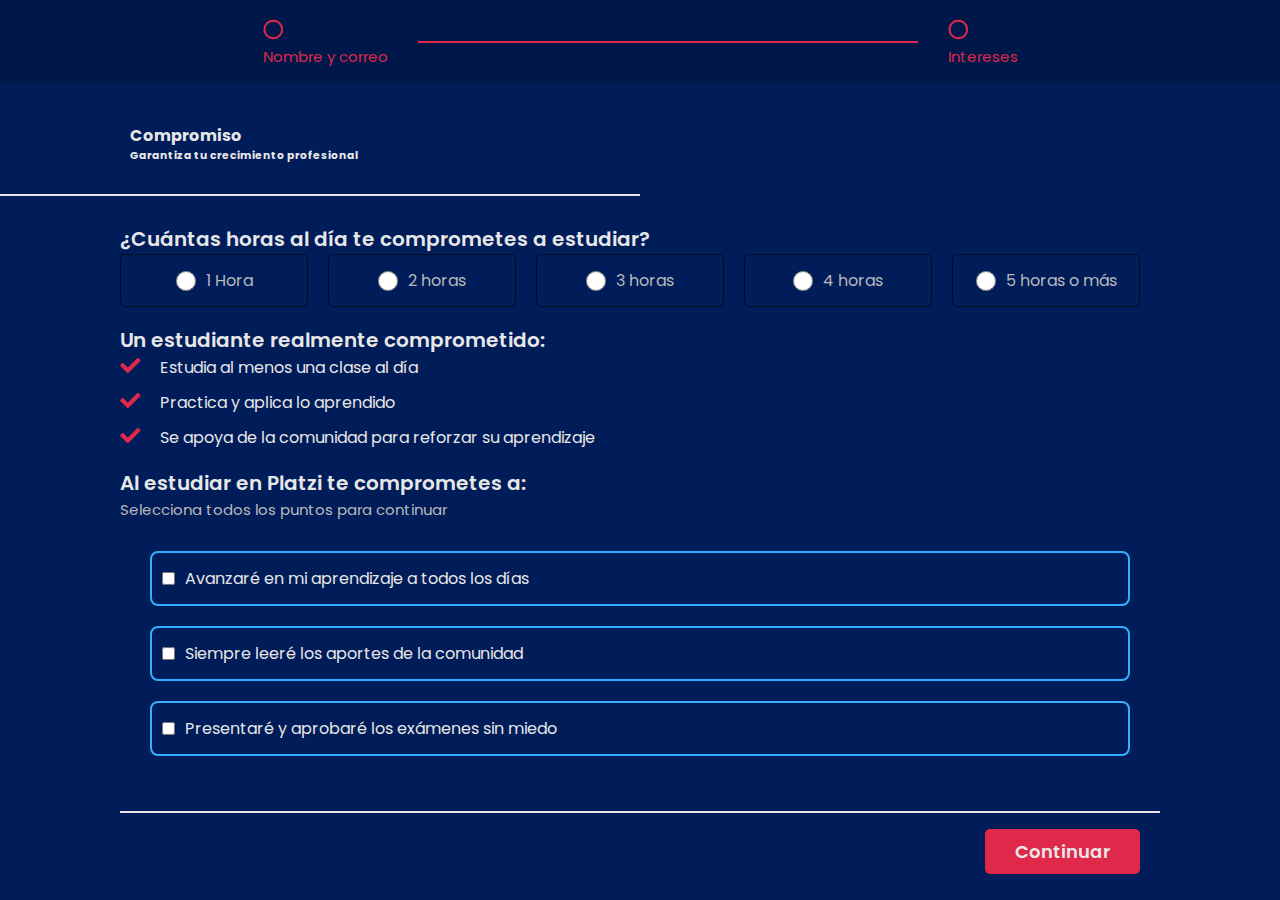
==== compromiso.html @ b72c1318 "pasos" ====
<!DOCTYPE html>
<html lang="en">
  <head>
    <meta charset="UTF-8" />
    <meta http-equiv="X-UA-Compatible" content="IE=edge" />
    <meta name="viewport" content="width=device-width, initial-scale=1.0" />
    <!-- link css -->
    <link rel="stylesheet" href="./css/style.css" />
    <!-- link bootstrap -->
    <link
      href="https://cdn.jsdelivr.net/npm/bootstrap@5.0.1/dist/css/bootstrap.min.css"
      rel="stylesheet"
      integrity="sha384-+0n0xVW2eSR5OomGNYDnhzAbDsOXxcvSN1TPprVMTNDbiYZCxYbOOl7+AMvyTG2x"
      crossorigin="anonymous"
    />
    <!-- Link font -->
    <link rel="preconnect" href="https://fonts.gstatic.com" />
    <link
      href="https://fonts.googleapis.com/css2?family=Poppins:wght@300;400;500;600;700;800&display=swap"
      rel="stylesheet"
    />
    <!-- link CDN font-awesome -->
    <link
      rel="stylesheet"
      href="https://cdnjs.cloudflare.com/ajax/libs/font-awesome/5.15.3/css/all.min.css"
      referrerpolicy="no-referrer"
    />
    <title>Document</title>
  </head>

  <body class="body">
    <div class="container-fluid continerCompromiso">
      <div class="row justify-content-center text-center">
        <div class="col-xl-12 pasos">
          <div>
            <i class="far fa-circle"></i>
            <p>Nombre y correo</p>
          </div>
          <hr>
          <div>
            <i class="far fa-circle"></i>
            <p>Intereses</p>
          </div>
      </div>

        <div class="col-xl-7 compromisoTitulo">
          <img src="./img/profile.png" alt="" />
          <div class="compromisoTituloText">
            <h4>
              Compromiso
            </h4>
            <h6>Garantiza tu crecimiento profesional</h6>
          </div>
        </div>

        <hr />

        <form class="col-xl-7">

          <p class="compromisoTextTitle">¿Cuántas horas al día te comprometes a estudiar?</p>

          <div class="containerInputRadio">
            <div class="inputsRadio">
              <input type="radio" />
              <label>1 Hora</label>
            </div>
            <div class="inputsRadio">
              <input type="radio" />
              <label>2 horas</label>
            </div>

            <div class="inputsRadio">
              <input type="radio" />
              <label>3 horas</label>
            </div>

            <div class="inputsRadio">
              <input type="radio" />
              <label>4 horas</label>
            </div>

            <div class="inputsRadio">
              <input type="radio" />
              <label>5 horas o más</label>
            </div>
          </div>

          <p class="compromisoTextTitle">
            Un estudiante realmente comprometido:
          </p>
          
          <ul>
            <li><i class="fas fa-check"></i>Estudia al menos una clase al día</li>
            <li><i class="fas fa-check"></i>Practica y aplica lo aprendido</li>
            <li><i class="fas fa-check"></i>Se apoya de la comunidad para reforzar su aprendizaje</li>
          </ul>

          <p class="compromisoTextTitle">
            Al estudiar en Platzi te comprometes a:
          </p>

          <span class="spanInfo">Selecciona todos los puntos para continuar</span>

          <div class="compromisoInputSelect">
            <div class="inputSelect">
              <input type="checkbox">
              <label for="">Avanzaré en mi aprendizaje a todos los días</label>
            </div>
            <div class="inputSelect">
              <input type="checkbox">
              <label for="">Siempre leeré los aportes de la comunidad</label>
            </div>
            <div class="inputSelect">
              <input type="checkbox">
              <label for="">Presentaré y aprobaré los exámenes sin miedo</label>
            </div>
          </div>

          <hr />

          <div class="containerContinuar">
            <!-- <div><input type="button" value="Continuar" class="botonContinuar"/></div> -->
            <div><a href="./index.html">Continuar</a>
          </div>
        </form>
      </div>
    </div>

    <!-- script bootstrap -->
    <script
      src="https://cdn.jsdelivr.net/npm/@popperjs/core@2.9.2/dist/umd/popper.min.js"
      integrity="sha384-IQsoLXl5PILFhosVNubq5LC7Qb9DXgDA9i+tQ8Zj3iwWAwPtgFTxbJ8NT4GN1R8p"
      crossorigin="anonymous"
    ></script>
    <script
      src="https://cdn.jsdelivr.net/npm/bootstrap@5.0.1/dist/js/bootstrap.min.js"
      integrity="sha384-Atwg2Pkwv9vp0ygtn1JAojH0nYbwNJLPhwyoVbhoPwBhjQPR5VtM2+xf0Uwh9KtT"
      crossorigin="anonymous"
    ></script>
  </body>
</html>
---- css/style.css ----
* {
  margin: 0px;
  padding: 0px;
  box-sizing: border-box;
  font-family: 'Poppins', sans-serif;
}

:root {
  --color-primary: #001c59;
  --color-secundary: #DF284A;
  --white: #e7e7e7;
  --color-primaryDark: #001749;
  --light-blue: #33b1ff;
}

.body {
  background-color: var(--color-primary);
}

.bodyContainer {
  background: center center fixed;
  background-size: cover;
  background-image: url("/img/bg2.png");
}

.containerTitulo {
  margin-top: 50px;
}

.containerTitulo .titulo {
  color: var(--white);
  display: flex;
  align-items: center;
}

.containerTitulo .titulo .logoC {
  width: 70px;
}

.containerTitulo .titulo p {
  padding-top: 10px;
  font-size: 50px;
  font-weight: 600;
  margin-left: 30px;
}

.containerTitulo .subTitulo {
  margin: 10px 0px;
  padding-left: 110px;
  display: flex;
  align-items: center;
}

.containerTitulo .subTitulo ul {
  display: flex;
  list-style: none;
  padding: 0;
  margin-top: 15px;
}

.containerTitulo .subTitulo ul li i {
  color: #f6fa00;
  font-size: 18px;
  margin-left: 5px;
}

.containerTitulo .subTitulo .opinion {
  color: var(--light-blue);
  margin-left: 10px;
  margin-top: 15px;
}

.containerTitulo .subTitulo button {
  background-color: transparent;
  color: var(--white);
  border: 1px solid var(--light-blue);
  border-radius: 5px;
  padding: 8px;
  margin-left: 10px;
}

.containerTitulo .subTitulo button i {
  margin-right: 8px;
  font-size: 15px;
}

.containerTitulo .contenidoTexto {
  margin: 10px 0px;
  padding-left: 110px;
}

.containerTitulo .contenidoTexto p {
  max-width: 650px;
  font-size: 18px;
  color: var(--white)
}

.containerTitulo .registroIntro {
  margin: 10px 0px;
  padding-left: 110px;
}

.containerTitulo .registroIntro form label {
  color: #bebebe;
  display: block;
  margin-bottom: 15px;
}

.containerTitulo .registroIntro form {
  margin-bottom: 30px;
}

.containerTitulo .registroIntro form .introCorreo {
  width: 315px;
  border: none;
  background-color: #000b24;
  padding: 10px 18px;
  border-radius: 5px;
  color: white;
  margin-right: 15px;
}

.containerTitulo .registroIntro form .introCorreo:focus {
  outline: none;
}

/* .containerTitulo .registroIntro form .botonInicio{
  background-color: var(--color-secundary);
  border: none;
  padding:10px 18px;
  font-size: 18px;
  font-weight: 600;
  border-radius: 5px;
  color: var(--white);
} */

.containerTitulo .registroIntro form a {
  text-decoration: none;
  background-color: var(--color-secundary);
  border: none;
  padding: 10px 18px;
  font-size: 18px;
  font-weight: 600;
  border-radius: 5px;
  color: var(--white);
}

.containerTitulo .registroIntro span {
  color: var(--white);
  font-weight: 300;
}

.containerTitulo .registroIntro span b {
  color: var(--color-secundary)
}

/*----------------------------------- Registro -----------------------------------*/

.continerRegistro .pasos {
  display: flex;
  justify-content: center;
  align-items: center;
  background-color: var(--color-primaryDark);
  color: var(--color-secundary);
  padding: 15px 10px;
  font-size: 20px;
}

.continerRegistro .pasos .noColor {
  color: #b9b9b9;
}

.continerRegistro .pasos p {
  font-size: 15px;
}

.continerRegistro .pasos hr {
  margin: 0px 30px;
  width: 500px;
}

.continerRegistro .registroTitulo {
  margin: 30px 0px;
  display: flex;
  justify-content: center;
}

.continerRegistro .registroTitulo img {
  margin-right: 30px;
}

.continerRegistro .registroTitulo .registroTituloText {
  padding-top: 10px;
  color: var(--white);
  text-align: left;
}

.continerRegistro hr {
  border: 1px solid var(--white);
  width: 50%;
  display: block;
}

.continerRegistro form {
  text-align: left;
  padding: 20px 120px;
}

.continerRegistro form p {
  font-size: 20px;
  font-weight: 600;
  color: var(--white);
}

.continerRegistro form label {
  display: block;
  margin-bottom: 10px;
  color: #b9b9b9;
}

.continerRegistro form .inputDatos {
  background-color: #000b24;
  border: none;
  border-radius: 5px;
  padding: 10px 18px;
  width: 40%;
  margin-right: 20px;
  color: var(--white);
}

.continerRegistro form .inputDatos:focus {
  border: none;
  outline: none;
}

.continerRegistro form .registroTextTitle {
  margin-top: 18px;
}

.continerRegistro form .inputCorreo {
  background-color: #000b24;
  border: none;
  border-radius: 5px;
  padding: 10px 18px;
  width: 80%;
  margin-right: 20px;
  color: var(--white);
}

.continerRegistro form .inputCorreo:focus {
  border: none;
  outline: none;
}

.continerRegistro form .containerInputRadio {
  display: flex;
}

.continerRegistro form .containerInputRadio .inputsRadio {
  width: 100px;
  margin-right: 20px;
  display: flex;
  padding: 3px;
  border: 1px solid #000b24;
  justify-content: center;
  align-items: center;
  border-radius: 5px;
}

.continerRegistro form .containerInputRadio .inputsRadio input {
  height: 20px;
  width: 20px;
  margin-right: 10px;
}

.continerRegistro form .containerInputRadio .inputsRadio label {
  margin-top: 10px;
}

.continerRegistro form .inputSelec {
  background-color: #000b24;
  border: none;
  border-radius: 5px;
  padding: 10px 18px;
  width: 10%;
  color: var(--white);
}

.continerRegistro form .inputNum {
  background-color: #000b24;
  border: none;
  border-radius: 5px;
  padding: 10px 18px;
  width: 40%;
  color: var(--white);
}

.continerRegistro form .inputSelec, .inputNum {
  border: none;
  outline: none;
}

.continerRegistro form hr {
  margin: 25px 0px;
  width: 100%;
}

.continerRegistro form .containerContinuar {
  display: flex;
  justify-content: space-between;
  padding: 0px 20px;
}

.continerRegistro form .containerContinuar span {
  color: var(--white);
  font-weight: 300;
}

.continerRegistro form .containerContinuar span b {
  color: var(--color-secundary)
}

/* .continerRegistro form .containerContinuar .botonContinuar{
  background-color: var(--color-secundary);
  border: none;
  padding:10px 30px;
  font-size: 18px;
  font-weight: 600;
  border-radius: 5px;
  color: var(--white);
} */

.continerRegistro form .containerContinuar a {
  text-decoration: none;
  background-color: var(--color-secundary);
  border: none;
  padding: 10px 30px;
  font-size: 18px;
  font-weight: 600;
  border-radius: 5px;
  color: var(--white);
}

/*----------------------------------- compromiso -----------------------------------*/

.continerCompromiso .pasos {
  display: flex;
  justify-content: center;
  align-items: center;
  background-color: var(--color-primaryDark);
  color: var(--color-secundary);
  padding: 15px 10px;
  font-size: 20px;
}

.continerCompromiso .pasos p {
  font-size: 15px;
}

.continerCompromiso .pasos hr {
  border: 1px solid #DF284A;
  margin: 0px 30px;
  width: 500px;
}

.continerCompromiso .compromisoTitulo {
  margin: 30px 0px;
  display: flex;
  padding-left: 100px;
}

.continerCompromiso .compromisoTitulo img {
  margin-right: 30px;
}

.continerCompromiso .compromisoTitulo .compromisoTituloText {
  padding-top: 10px;
  color: var(--white);
  text-align: left;
}

.continerCompromiso hr {
  border: 1px solid var(--white);
  width: 50%;
  display: block;
}

.continerCompromiso form {
  text-align: left;
  padding: 10px 120px;
}

.continerCompromiso form p {
  font-size: 20px;
  font-weight: 600;
  color: var(--white);
}

.continerCompromiso form label {
  display: block;
  margin-bottom: 10px;
  color: #b9b9b9;
}

.continerCompromiso form .compromisoTextTitle {
  margin-top: 18px;
}

.continerCompromiso form .containerInputRadio {
  display: flex;
}

.continerCompromiso form .containerInputRadio .inputsRadio {
  width: 200px;
  margin-right: 20px;
  display: flex;
  padding: 3px;
  border: 1px solid #000b24;
  justify-content: center;
  align-items: center;
  border-radius: 5px;
}

.continerCompromiso form .containerInputRadio .inputsRadio input {
  height: 20px;
  width: 20px;
  margin-right: 10px;
}

.continerCompromiso form .containerInputRadio .inputsRadio label {
  margin-top: 10px;
}

.continerCompromiso form ul li {
  list-style: none;
  color: var(--white);
  margin-bottom: 10px;
}

.continerCompromiso form ul li i {
  color: var(--color-secundary);
  font-size: 20px;
  margin-right: 20px;
}

.continerCompromiso form .spanInfo {
  color: #b9b9b9;
  font-size: 15px;
  display: block;
}

.continerCompromiso form .compromisoInputSelect {
  margin-top: 20px;
  padding: 10px 30px;
}

.continerCompromiso form .compromisoInputSelect .inputSelect {
  display: flex;
  border: 2px solid var(--light-blue);
  border-radius: 8px;
  margin-bottom: 20px;
  padding: 3px 10px;
  align-items: center;
}

.continerCompromiso form .compromisoInputSelect .inputSelect label {
  margin-top: 10px;
  margin-left: 10px;
  color: var(--white)
}

.continerCompromiso form hr {
  margin: 25px 0px;
  width: 100%;
}

.continerCompromiso form .containerContinuar {
  display: flex;
  justify-content: flex-end;
  padding: 0px 20px;
  margin-bottom: 20px;
}

/* ..continerCompromiso form .containerContinuar .botonContinuar{
  background-color: var(--color-secundary);
  border: none;
  padding:10px 30px;
  font-size: 18px;
  font-weight: 600;
  border-radius: 5px;
  color: var(--white);
} */

.continerCompromiso form .containerContinuar a {
  text-decoration: none;
  background-color: var(--color-secundary);
  border: none;
  padding: 10px 30px;
  font-size: 18px;
  font-weight: 600;
  border-radius: 5px;
  color: var(--white);
}

@media screen and (max-width:767px) {
  .containerTitulo .registroIntro form {
    text-align: center;
    justify-content: center;
  }
  .containerTitulo .registroIntro form .introCorreo {
    display: block;
    width: 100%;
  }
  .containerTitulo .registroIntro form a {
    display: block;
    margin-top: 20px;
    text-align: center;
  }
}

@media screen and (max-width:720px) {
  .containerTitulo .titulo {
    display: block;
    text-align: center;
  }
  .containerTitulo .titulo p {
    margin-left: 0px;
  }
  .containerTitulo .subTitulo {
    justify-content: center;
    align-items: center;
    padding-left: 0px;
    text-align: center;
  }
  .containerTitulo .contenidoTexto {
    text-align: center;
    padding-left: 0px;
  }
  .containerTitulo .registroIntro {
    padding-left: 0px;
    text-align: center;
    justify-content: center
  }
  .containerTitulo .registroIntro span {
    font-size: 15px;
  }
  .continerRegistro .registroTitulo img {
    margin-top: 10px;
    width: 70px;
    height: 70px;
  }
  .continerRegistro hr {
    width: 80%;
  }
  .continerRegistro form {
    padding: 0px 50px;
  }
  .continerRegistro form .inputSelec {
    width: 100px;
  }
  .continerCompromiso hr {
    width: 80%;
  }
  .continerCompromiso form {
    padding: 0px 50px;
  }
  .continerCompromiso form p, span {
    text-align: center;
  }
  .continerCompromiso .compromisoTitulo {
    padding-left: 20px;
  }
  .continerCompromiso form .containerContinuar {
    justify-content: center;
    margin-bottom: 35px;
  }
}

@media screen and (max-width:550px) {
  .containerTitulo .contenidoTexto {
    padding: 0px 50px;
  }
  .containerTitulo .registroIntro {
    padding: 0px 50px;
  }
  .continerRegistro .registroTitulo {
    text-align: center;
    display: block;
  }
  .continerRegistro .registroTitulo img {
    margin: auto;
    text-align: center;
    display: block;
  }
  .continerRegistro .registroTitulo .registroTituloText {
    margin-top: 10px;
    text-align: center;
    display: block;
    margin-bottom: 10px;
  }
  .continerRegistro form {
    text-align: center;
  }
  .continerRegistro form .inputDatos {
    width: 100%;
    display: block;
    margin: 10px 0px;
  }
  .continerRegistro form .inputCorreo {
    width: 100%;
    display: block;
    margin: 10px 0px;
  }
  .continerRegistro form .containerInputRadio {
    justify-content: center;
  }
  .continerRegistro form .inputNum {
    width: 50%;
  }
  .continerRegistro form .containerContinuar {
    display: block;
  }
  .continerRegistro form .containerContinuar div {
    margin-bottom: 30px;
  }
  .continerCompromiso form .containerInputRadio {
    display: block;
    justify-content: center;
    text-align: center;
  }
  .continerCompromiso form .containerInputRadio .inputsRadio {
    width: 200px;
    margin: auto;
    margin-bottom: 10px;
    padding: 3px;
    border: 1px solid #000b24;
    justify-content: center;
    align-items: center;
    border-radius: 5px;
  }
  .continerCompromiso .compromisoTitulo {
    display: block;
  }
  .continerCompromiso .compromisoTitulo img {
    margin: auto;
    text-align: center;
  }
  .continerCompromiso .compromisoTitulo .compromisoTituloText {
    text-align: center;
  }
}
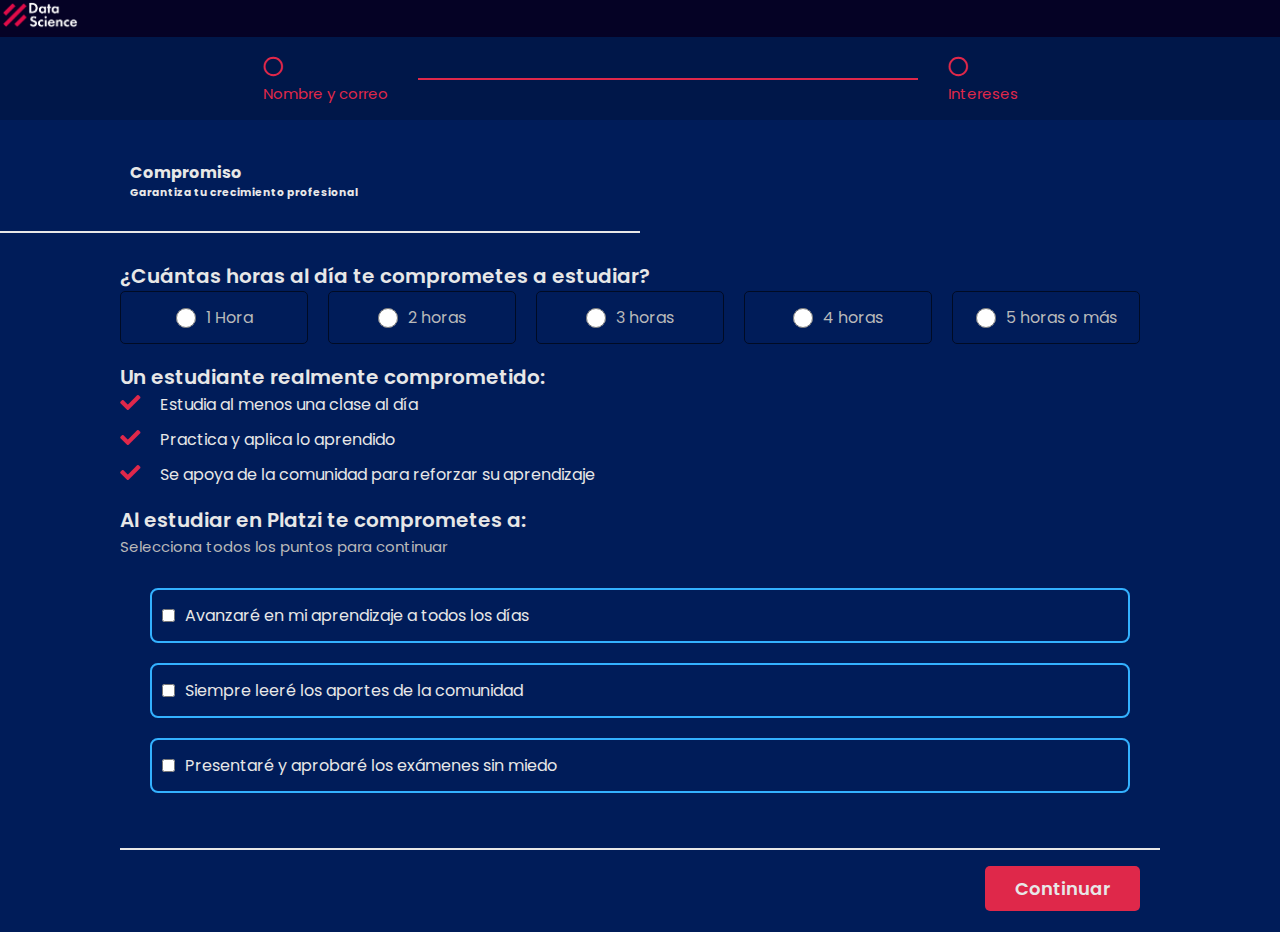
==== commit 5e42a192: "nav" ====
--- a/compromiso.html
+++ b/compromiso.html
@@ -29,6 +29,13 @@
   </head>
 
   <body class="body">
+    <nav class="navbar navbar-light">
+      <div class="container">
+        <a class="navbar-brand" href="#">
+          <img src="./img/logo-dsrp-blanco.png">
+        </a>
+      </div>
+    </nav>
     <div class="container-fluid continerCompromiso">
       <div class="row justify-content-center text-center">
         <div class="col-xl-12 pasos">
--- a/css/style.css
+++ b/css/style.css
@@ -15,6 +15,14 @@
 
 .body {
   background-color: var(--color-primary);
+}
+
+.body nav {
+  background-color: #050225;
+}
+
+.body nav img {
+  height: 30px;
 }
 
 .bodyContainer {
